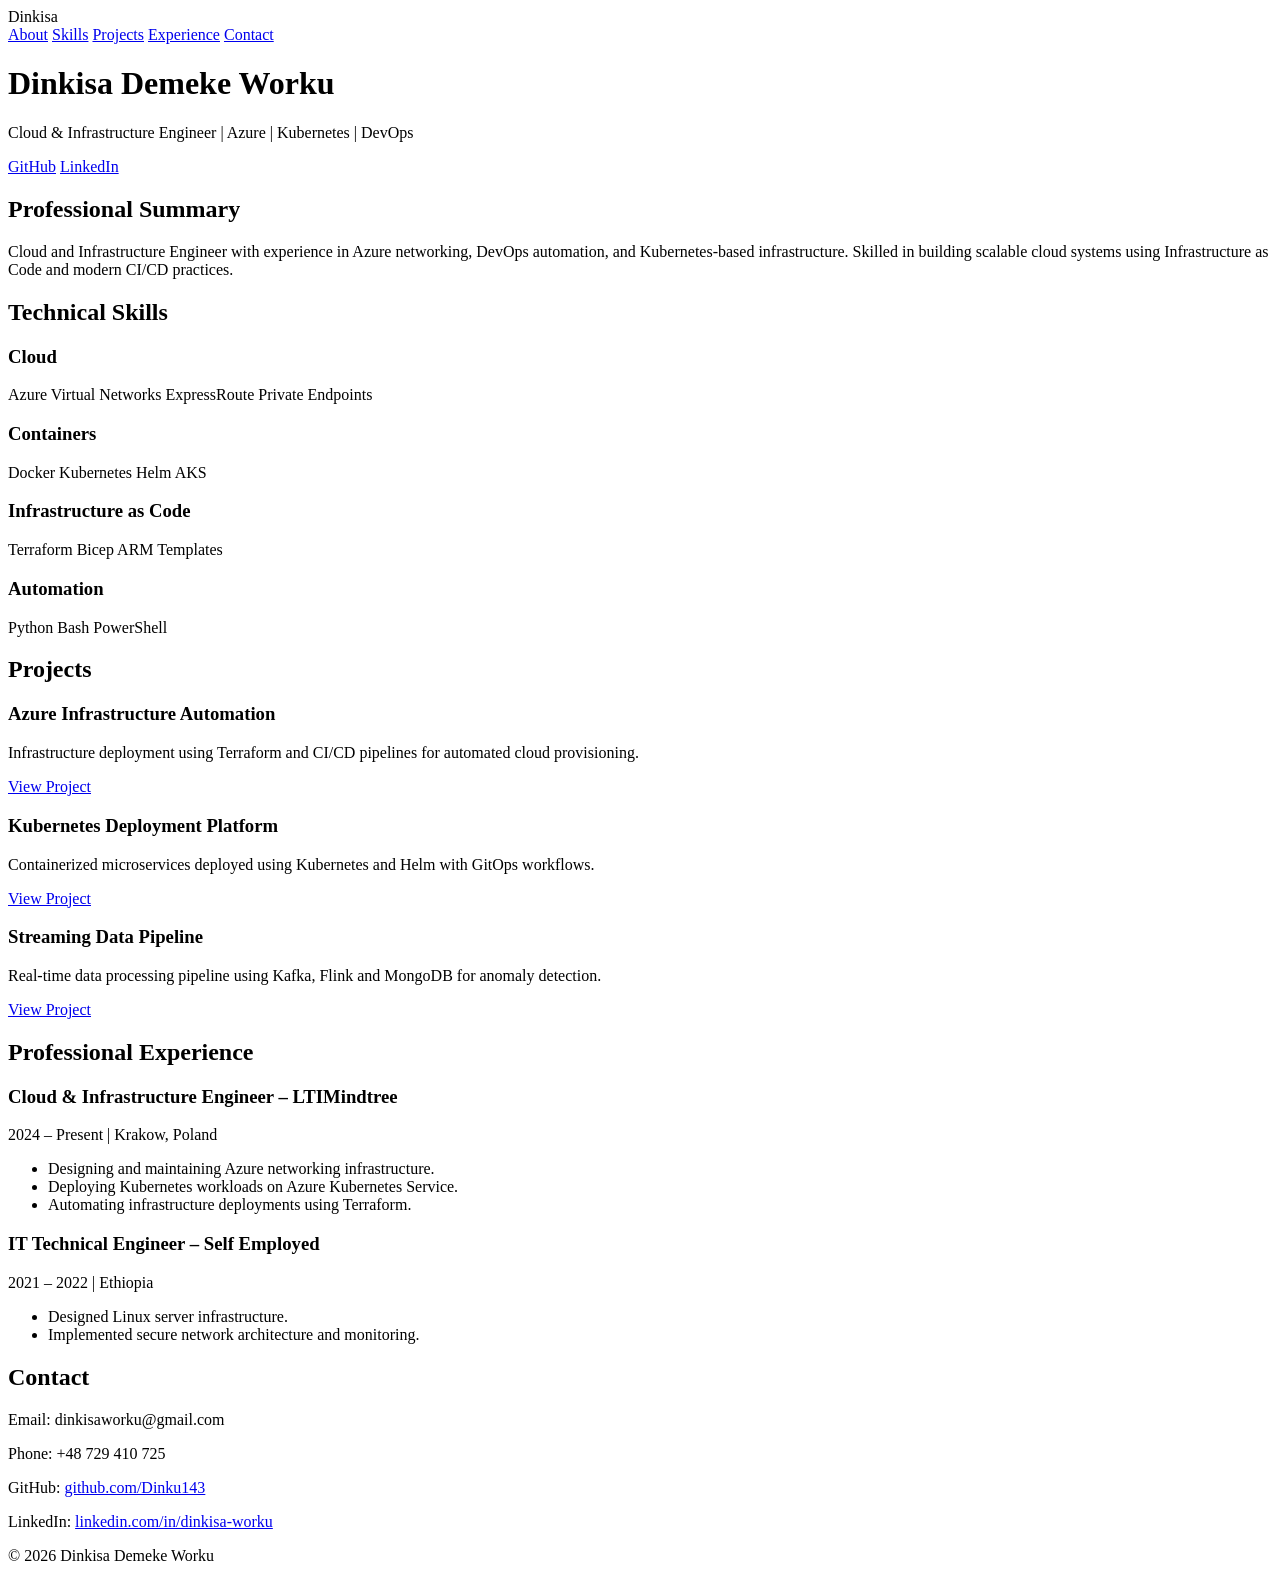
==== full_portfolio.html @ 927cbc69 "Refactor full_portfolio.html structure and content" ====
<!DOCTYPE html>
<html lang="en">

<head>
<meta charset="UTF-8">
<meta name="viewport" content="width=device-width, initial-scale=1.0">

<title>Dinkisa Demeke Worku | Cloud Engineer</title>

<link rel="stylesheet" href="style.css">

</head>

<body>

<!-- NAVIGATION -->

<nav>
<div class="logo">Dinkisa</div>

<div class="nav-links">
<a href="#about">About</a>
<a href="#skills">Skills</a>
<a href="#projects">Projects</a>
<a href="#experience">Experience</a>
<a href="#contact">Contact</a>
</div>
</nav>

<!-- HERO -->

<header>

<h1>Dinkisa Demeke Worku</h1>

<p>Cloud & Infrastructure Engineer | Azure | Kubernetes | DevOps</p>

<div class="hero-buttons">

<a href="https://github.com/Dinku143" target="_blank">GitHub</a>

<a href="https://linkedin.com/in/dinkisa-worku-a43b68253/" target="_blank">LinkedIn</a>

</div>

</header>

<div class="container">

<!-- ABOUT -->

<section id="about">

<h2>Professional Summary</h2>

<p>
Cloud and Infrastructure Engineer with experience in Azure networking,
DevOps automation, and Kubernetes-based infrastructure.
Skilled in building scalable cloud systems using Infrastructure as Code
and modern CI/CD practices.
</p>

</section>

<!-- SKILLS -->

<section id="skills">

<h2>Technical Skills</h2>

<div class="skills-grid">

<div class="skill-card">

<h3>Cloud</h3>

<span>Azure</span>
<span>Virtual Networks</span>
<span>ExpressRoute</span>
<span>Private Endpoints</span>

</div>

<div class="skill-card">

<h3>Containers</h3>

<span>Docker</span>
<span>Kubernetes</span>
<span>Helm</span>
<span>AKS</span>

</div>

<div class="skill-card">

<h3>Infrastructure as Code</h3>

<span>Terraform</span>
<span>Bicep</span>
<span>ARM Templates</span>

</div>

<div class="skill-card">

<h3>Automation</h3>

<span>Python</span>
<span>Bash</span>
<span>PowerShell</span>

</div>

</div>

</section>

<!-- PROJECTS -->

<section id="projects">

<h2>Projects</h2>

<div class="project-grid">

<div class="project-card">

<h3>Azure Infrastructure Automation</h3>

<p>
Infrastructure deployment using Terraform and CI/CD pipelines
for automated cloud provisioning.
</p>

<a href="https://github.com/Dinku143" target="_blank">View Project</a>

</div>

<div class="project-card">

<h3>Kubernetes Deployment Platform</h3>

<p>
Containerized microservices deployed using Kubernetes and Helm
with GitOps workflows.
</p>

<a href="https://github.com/Dinku143" target="_blank">View Project</a>

</div>

<div class="project-card">

<h3>Streaming Data Pipeline</h3>

<p>
Real-time data processing pipeline using Kafka, Flink and MongoDB
for anomaly detection.
</p>

<a href="https://github.com/Dinku143" target="_blank">View Project</a>

</div>

</div>

</section>

<!-- EXPERIENCE -->

<section id="experience">

<h2>Professional Experience</h2>

<div class="job">

<h3>Cloud & Infrastructure Engineer – LTIMindtree</h3>

<p class="date">2024 – Present | Krakow, Poland</p>

<ul>

<li>Designing and maintaining Azure networking infrastructure.</li>

<li>Deploying Kubernetes workloads on Azure Kubernetes Service.</li>

<li>Automating infrastructure deployments using Terraform.</li>

</ul>

</div>

<div class="job">

<h3>IT Technical Engineer – Self Employed</h3>

<p class="date">2021 – 2022 | Ethiopia</p>

<ul>

<li>Designed Linux server infrastructure.</li>

<li>Implemented secure network architecture and monitoring.</li>

</ul>

</div>

</section>

<!-- CONTACT -->

<section id="contact">

<h2>Contact</h2>

<p>Email: dinkisaworku@gmail.com</p>

<p>Phone: +48 729 410 725</p>

<p>
GitHub: <a href="https://github.com/Dinku143">github.com/Dinku143</a>
</p>

<p>
LinkedIn:
<a href="https://linkedin.com/in/dinkisa-worku-a43b68253/">
linkedin.com/in/dinkisa-worku
</a>
</p>

</section>

</div>

<footer>

<p>© 2026 Dinkisa Demeke Worku</p>

</footer>

</body>

</html>
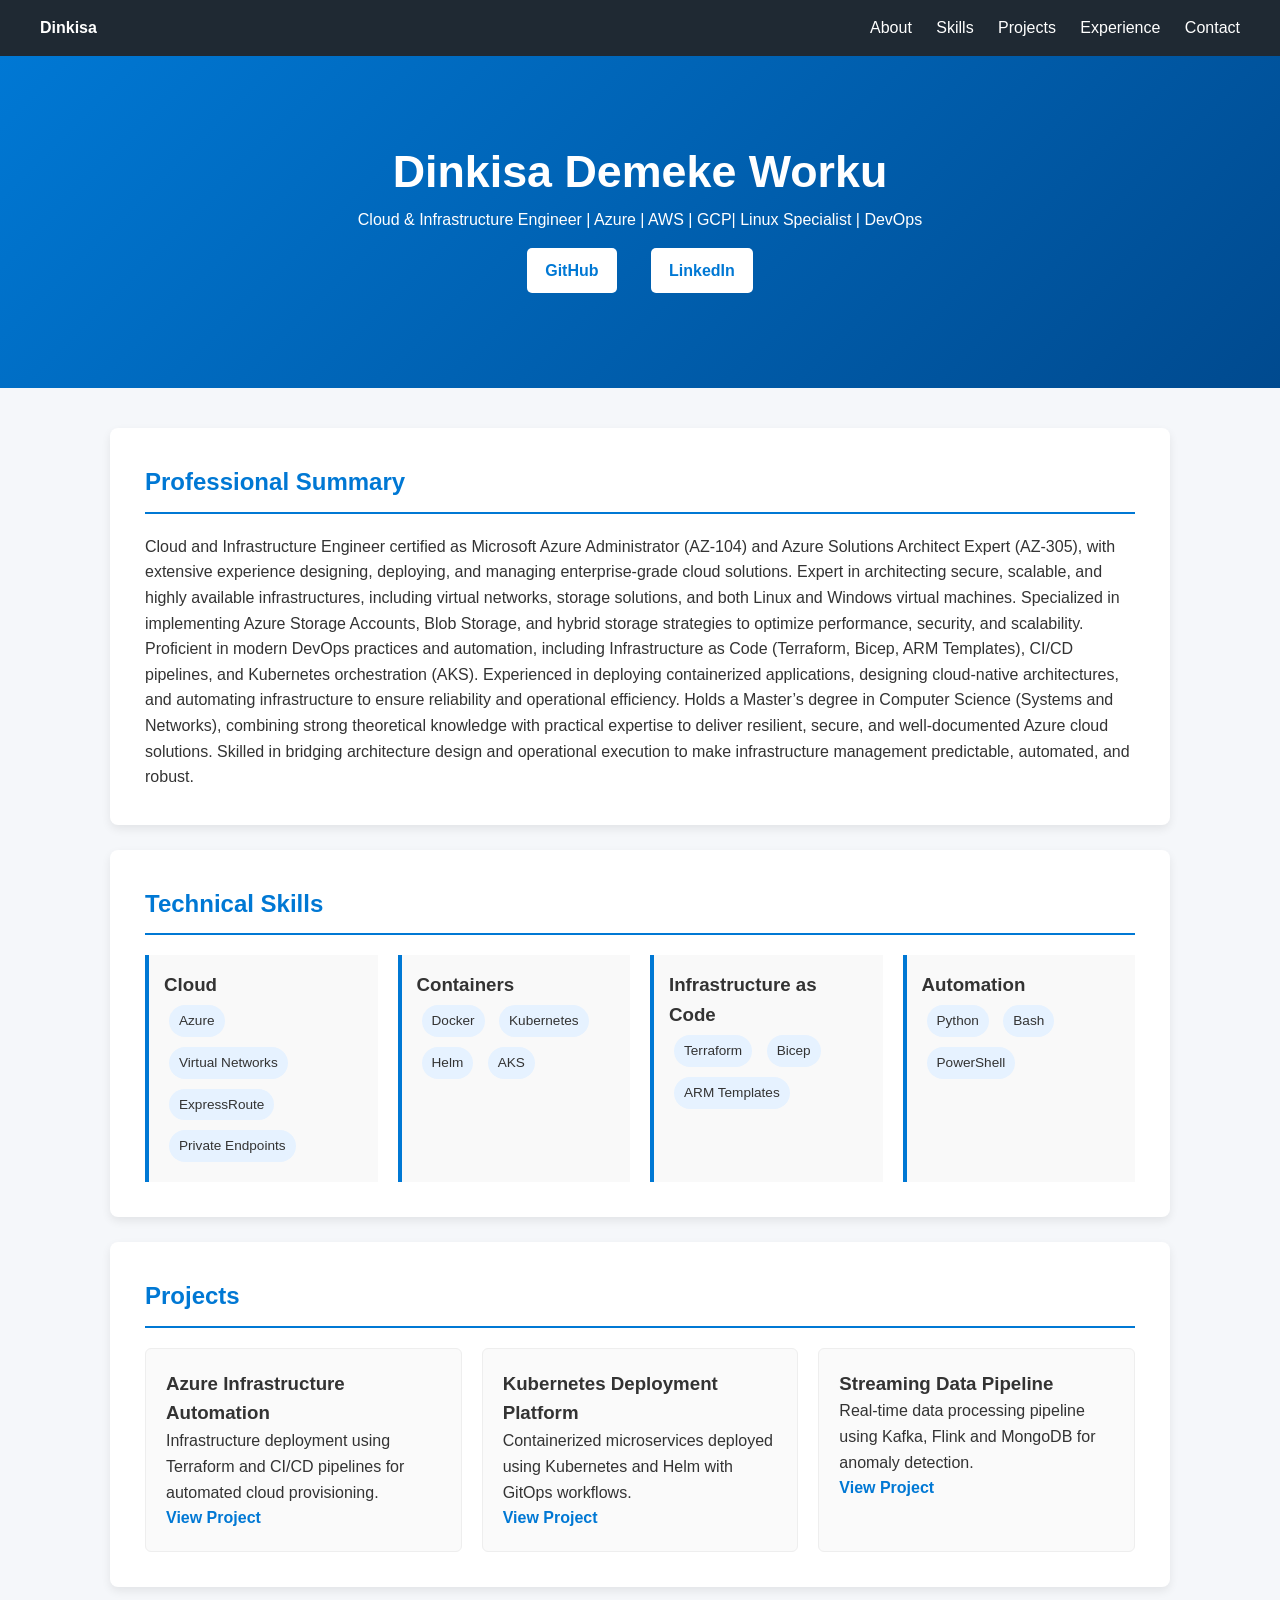
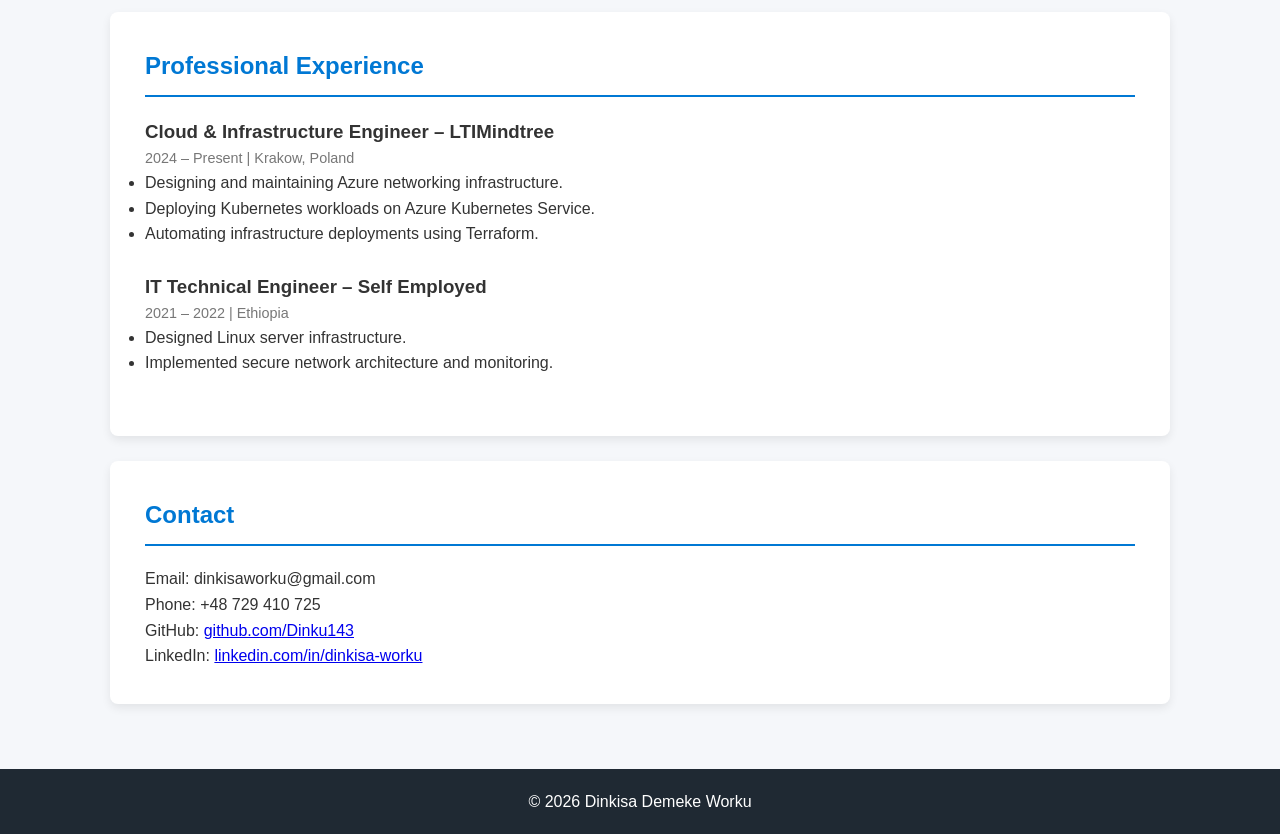
==== commit 0ffcc7e4: "Revise professional summary in full_portfolio.html Updated professional summary to include certifica" ====
--- a/full_portfolio.html
+++ b/full_portfolio.html
@@ -33,7 +33,7 @@
 
 <h1>Dinkisa Demeke Worku</h1>
 
-<p>Cloud & Infrastructure Engineer | Azure | Kubernetes | DevOps</p>
+<p>Cloud & Infrastructure Engineer | Azure | AWS | GCP| Linux Specialist | DevOps</p>
 
 <div class="hero-buttons">
 
@@ -54,10 +54,16 @@
 <h2>Professional Summary</h2>
 
 <p>
-Cloud and Infrastructure Engineer with experience in Azure networking,
-DevOps automation, and Kubernetes-based infrastructure.
-Skilled in building scalable cloud systems using Infrastructure as Code
-and modern CI/CD practices.
+Cloud and Infrastructure Engineer certified as Microsoft Azure Administrator (AZ-104) and Azure Solutions Architect Expert (AZ-305), 
+with extensive experience designing, deploying, and managing enterprise-grade cloud solutions. Expert in architecting secure, scalable, 
+and highly available infrastructures, including virtual networks, storage solutions, and both Linux and Windows virtual machines. 
+Specialized in implementing Azure Storage Accounts, Blob Storage, and hybrid storage strategies to optimize performance, security, and scalability.
+
+Proficient in modern DevOps practices and automation, including Infrastructure as Code (Terraform, Bicep, ARM Templates), CI/CD pipelines, and Kubernetes orchestration (AKS). 
+Experienced in deploying containerized applications, designing cloud-native architectures, and automating infrastructure to ensure reliability and operational efficiency.
+
+Holds a Master’s degree in Computer Science (Systems and Networks), combining strong theoretical knowledge with practical expertise to deliver 
+resilient, secure, and well-documented Azure cloud solutions. Skilled in bridging architecture design and operational execution to make infrastructure management predictable, automated, and robust.
 </p>
 
 </section>
--- a/style.css
+++ b/style.css
@@ -0,0 +1,150 @@
+*{
+margin:0;
+padding:0;
+box-sizing:border-box;
+font-family:Segoe UI, Arial;
+}
+
+body{
+background:#f5f7fa;
+color:#333;
+line-height:1.6;
+}
+
+/* NAVBAR */
+
+nav{
+display:flex;
+justify-content:space-between;
+align-items:center;
+padding:15px 40px;
+background:#1f2933;
+color:white;
+}
+
+nav a{
+color:white;
+text-decoration:none;
+margin-left:20px;
+}
+
+.logo{
+font-weight:bold;
+}
+
+/* HERO */
+
+header{
+text-align:center;
+padding:80px 20px;
+background:linear-gradient(135deg,#0078d4,#004a8f);
+color:white;
+}
+
+header h1{
+font-size:2.8rem;
+}
+
+.hero-buttons a{
+display:inline-block;
+margin:15px;
+padding:10px 18px;
+background:white;
+color:#0078d4;
+text-decoration:none;
+border-radius:5px;
+font-weight:bold;
+}
+
+/* CONTAINER */
+
+.container{
+max-width:1100px;
+margin:auto;
+padding:40px 20px;
+}
+
+section{
+background:white;
+padding:35px;
+margin-bottom:25px;
+border-radius:8px;
+box-shadow:0 4px 10px rgba(0,0,0,0.08);
+}
+
+h2{
+color:#0078d4;
+margin-bottom:20px;
+border-bottom:2px solid #0078d4;
+padding-bottom:10px;
+}
+
+/* SKILLS */
+
+.skills-grid{
+display:grid;
+grid-template-columns:repeat(auto-fit,minmax(220px,1fr));
+gap:20px;
+}
+
+.skill-card{
+background:#f9f9f9;
+padding:15px;
+border-left:4px solid #0078d4;
+}
+
+.skill-card span{
+display:inline-block;
+background:#e6f2ff;
+padding:5px 10px;
+margin:5px;
+border-radius:20px;
+font-size:0.85rem;
+}
+
+/* PROJECTS */
+
+.project-grid{
+display:grid;
+grid-template-columns:repeat(auto-fit,minmax(260px,1fr));
+gap:20px;
+}
+
+.project-card{
+padding:20px;
+border:1px solid #eee;
+border-radius:6px;
+background:#fafafa;
+transition:0.3s;
+}
+
+.project-card:hover{
+transform:translateY(-5px);
+box-shadow:0 5px 15px rgba(0,0,0,0.1);
+}
+
+.project-card a{
+color:#0078d4;
+font-weight:bold;
+text-decoration:none;
+}
+
+/* EXPERIENCE */
+
+.job{
+margin-bottom:25px;
+}
+
+.date{
+color:#777;
+font-size:0.9rem;
+}
+
+/* FOOTER */
+
+footer{
+text-align:center;
+background:#1f2933;
+color:white;
+padding:20px;
+}
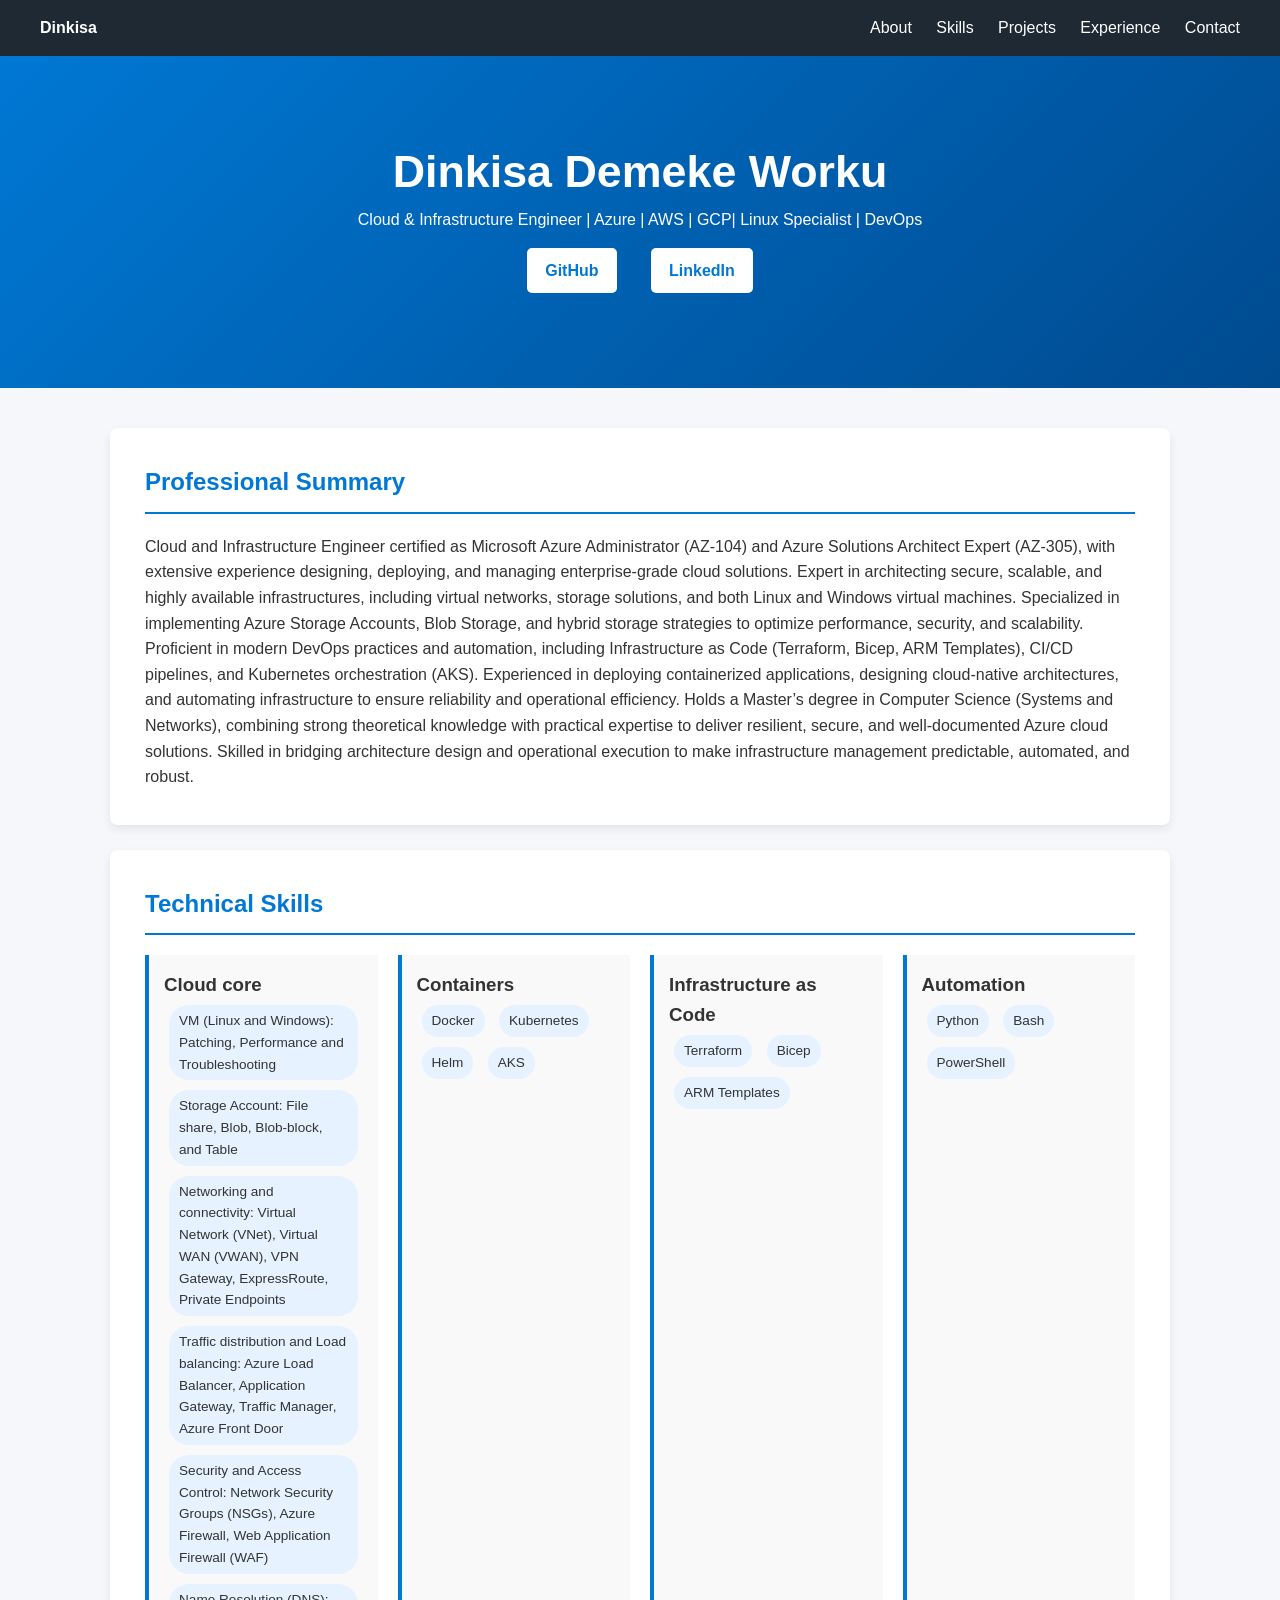
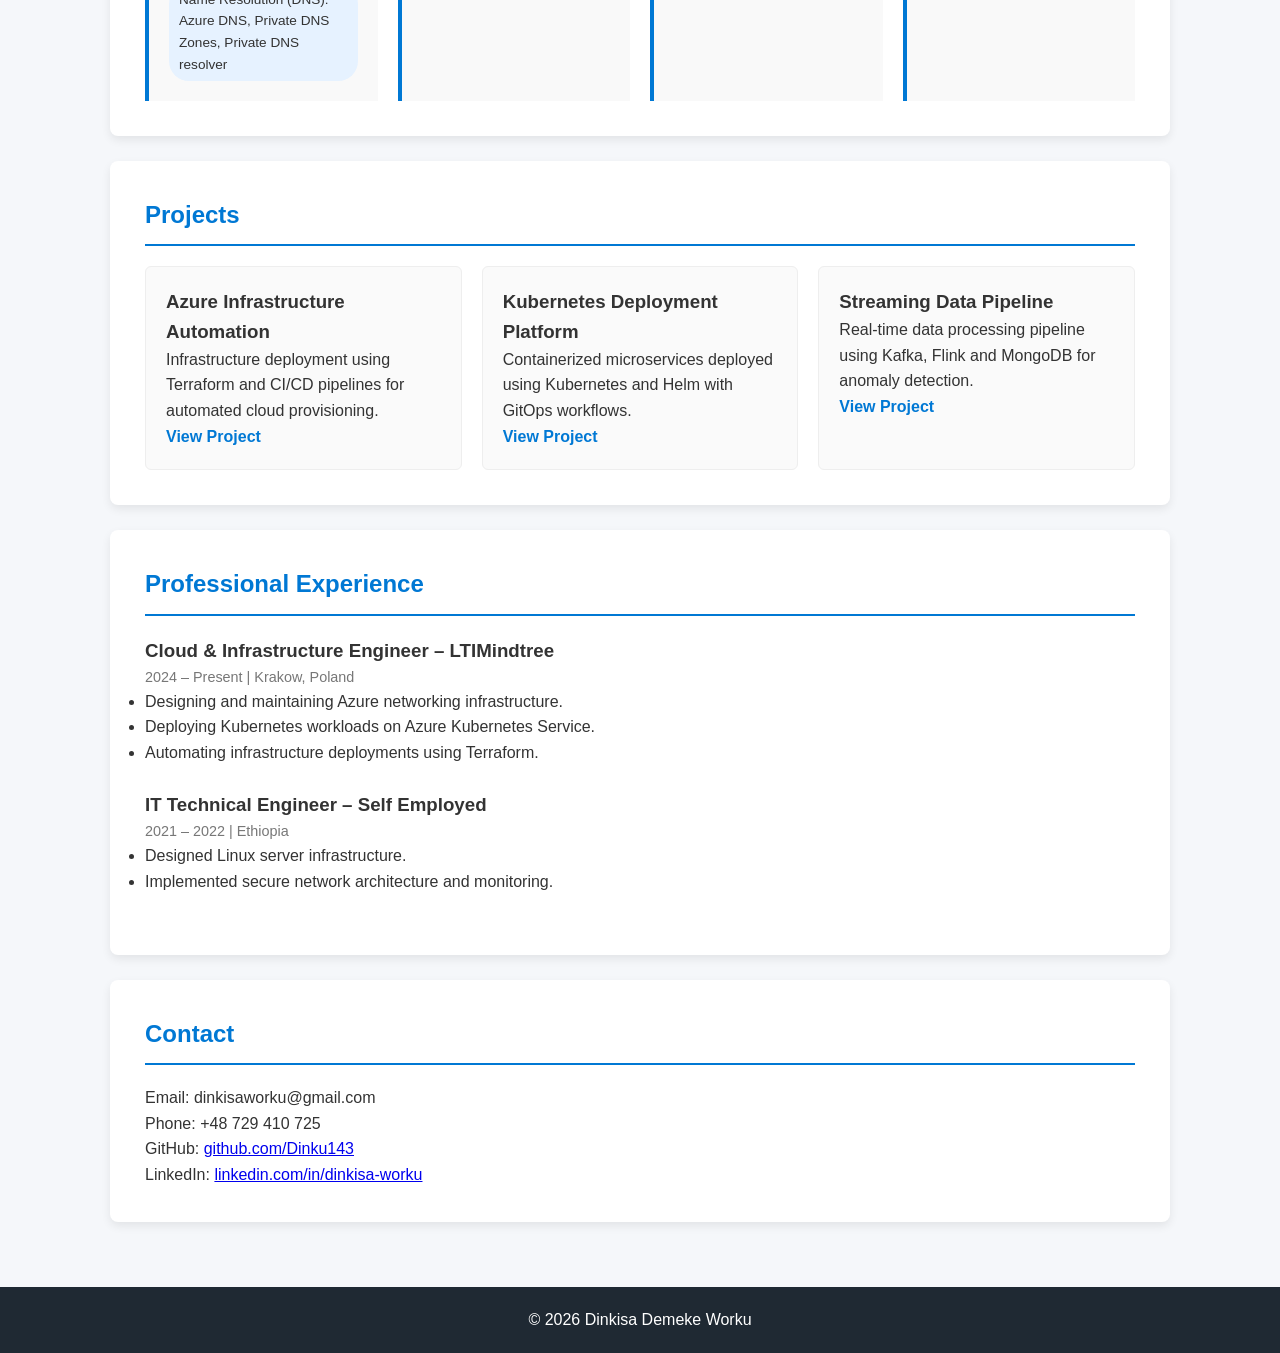
==== commit 5d3f3361: "Enhance Cloud section with core skills and services Added detailed skills related to Cloud core, inc" ====
--- a/full_portfolio.html
+++ b/full_portfolio.html
@@ -78,13 +78,23 @@
 
 <div class="skill-card">
 
-<h3>Cloud</h3>
-
-<span>Azure</span>
-<span>Virtual Networks</span>
-<span>ExpressRoute</span>
-<span>Private Endpoints</span>
-
+<h3>Cloud core</h3>
+
+<span>VM (Linux and Windows): Patching, Performance and Troubleshooting </span>
+<span>Storage Account: File share, Blob, Blob-block, and Table </span>
+
+<span>Networking and connectivity: Virtual Network
+(VNet), Virtual WAN (VWAN), VPN Gateway,
+ExpressRoute, Private Endpoints</span>
+<span>Traffic distribution and Load balancing: Azure Load
+Balancer, Application Gateway, Traffic Manager, Azure
+Front Door</span>
+<span>Security and Access Control: Network Security
+Groups (NSGs), Azure Firewall, Web Application
+Firewall (WAF)</span>
+<span>Name Resolution (DNS): Azure DNS, Private DNS
+Zones, Private DNS resolver</span>
+ 
 </div>
 
 <div class="skill-card">
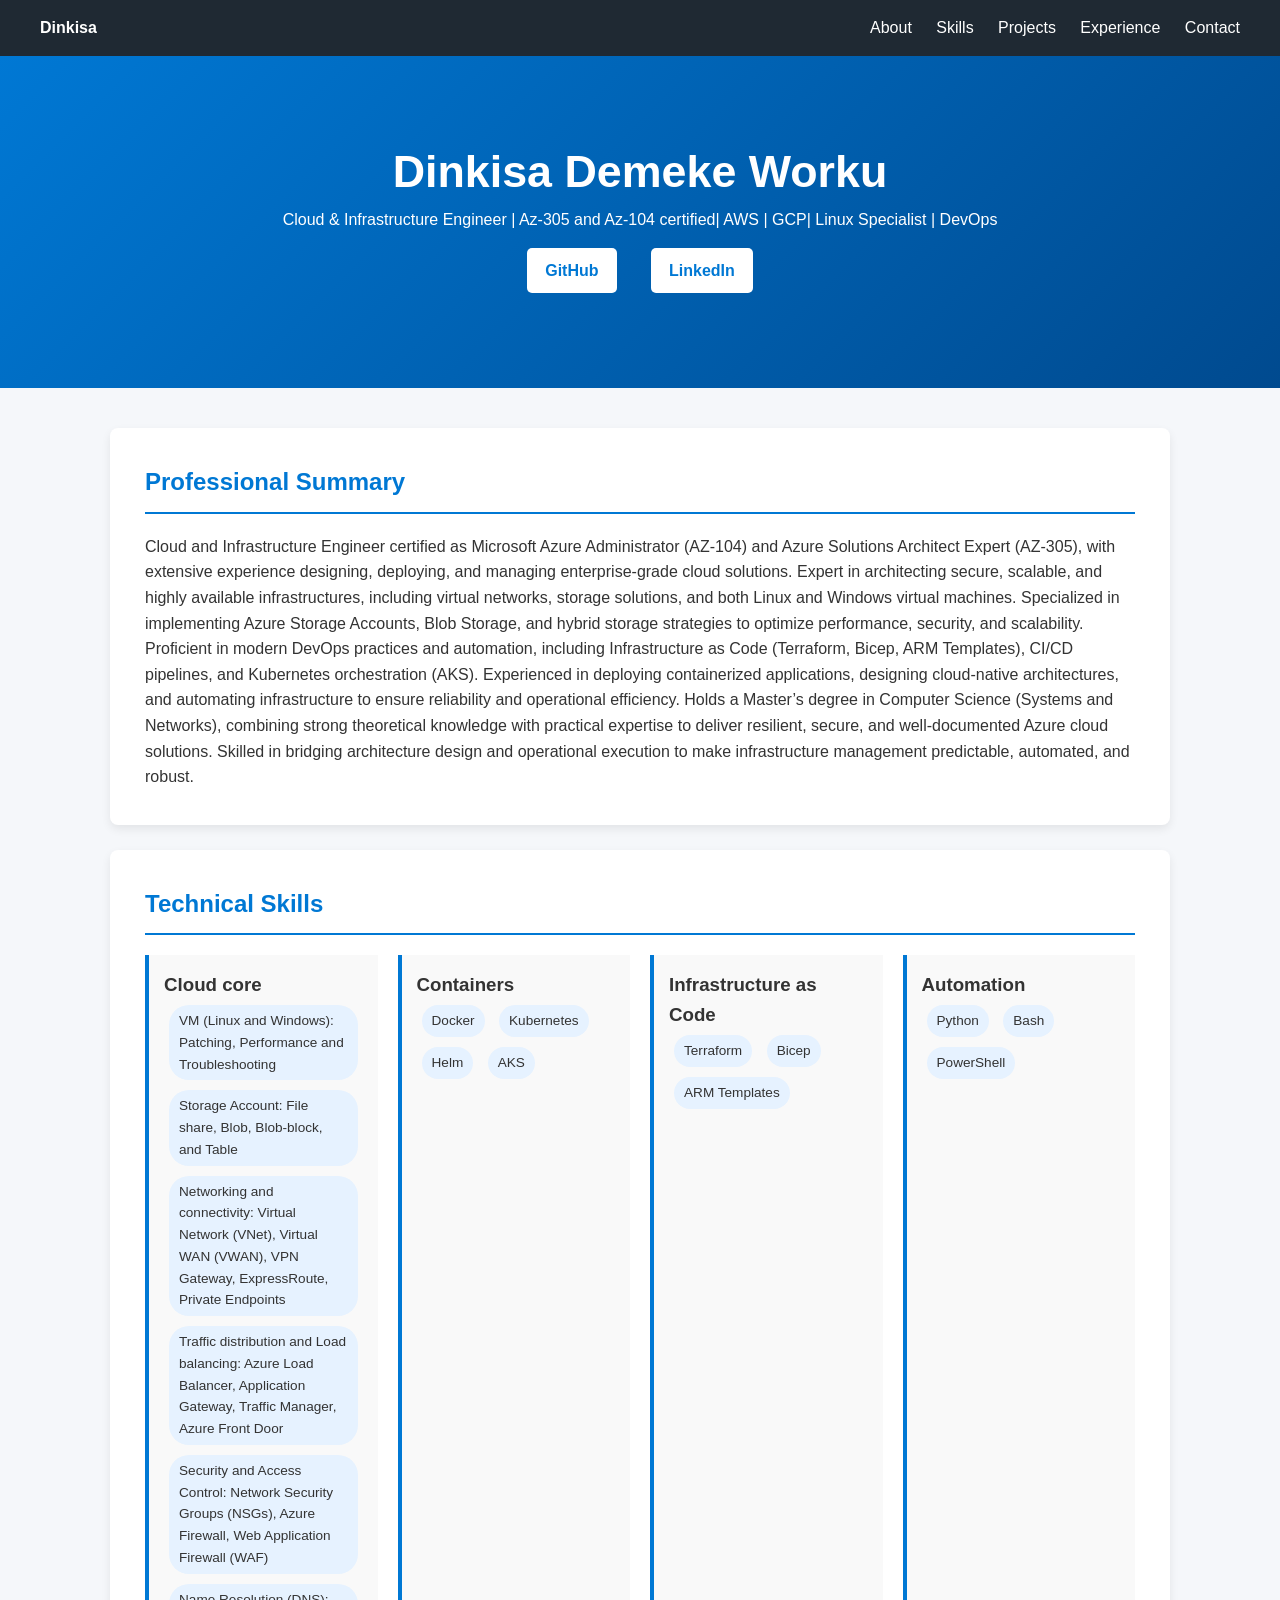
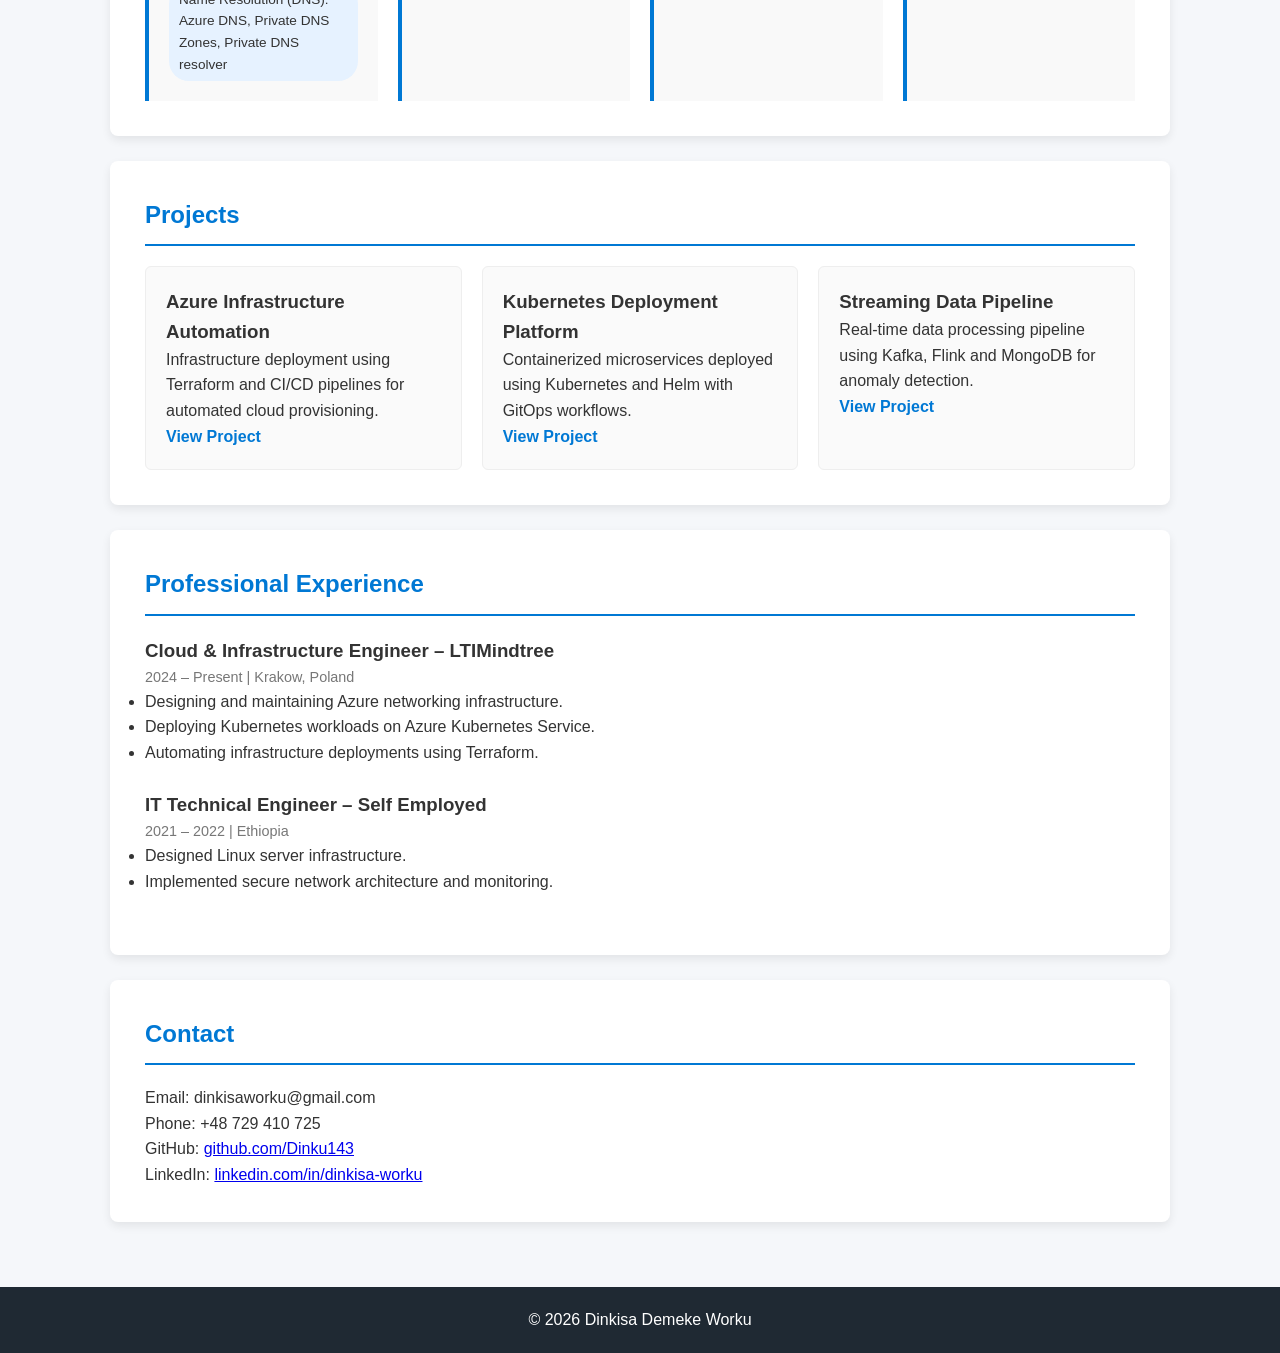
==== commit 2e8b6283: "Update certification information in header Updated certification details in the header paragraph." ====
--- a/full_portfolio.html
+++ b/full_portfolio.html
@@ -33,7 +33,7 @@
 
 <h1>Dinkisa Demeke Worku</h1>
 
-<p>Cloud & Infrastructure Engineer | Azure | AWS | GCP| Linux Specialist | DevOps</p>
+<p>Cloud & Infrastructure Engineer | Az-305 and Az-104 certified| AWS | GCP| Linux Specialist | DevOps</p>
 
 <div class="hero-buttons">
 
@@ -259,3 +259,6 @@
 </body>
 
 </html>
+
+<!--
+This is a complete HTML document for a personal portfolio website. It includes sections for navigation, a hero header, about, skills, projects, experience, and contact information. The structure is organized with
